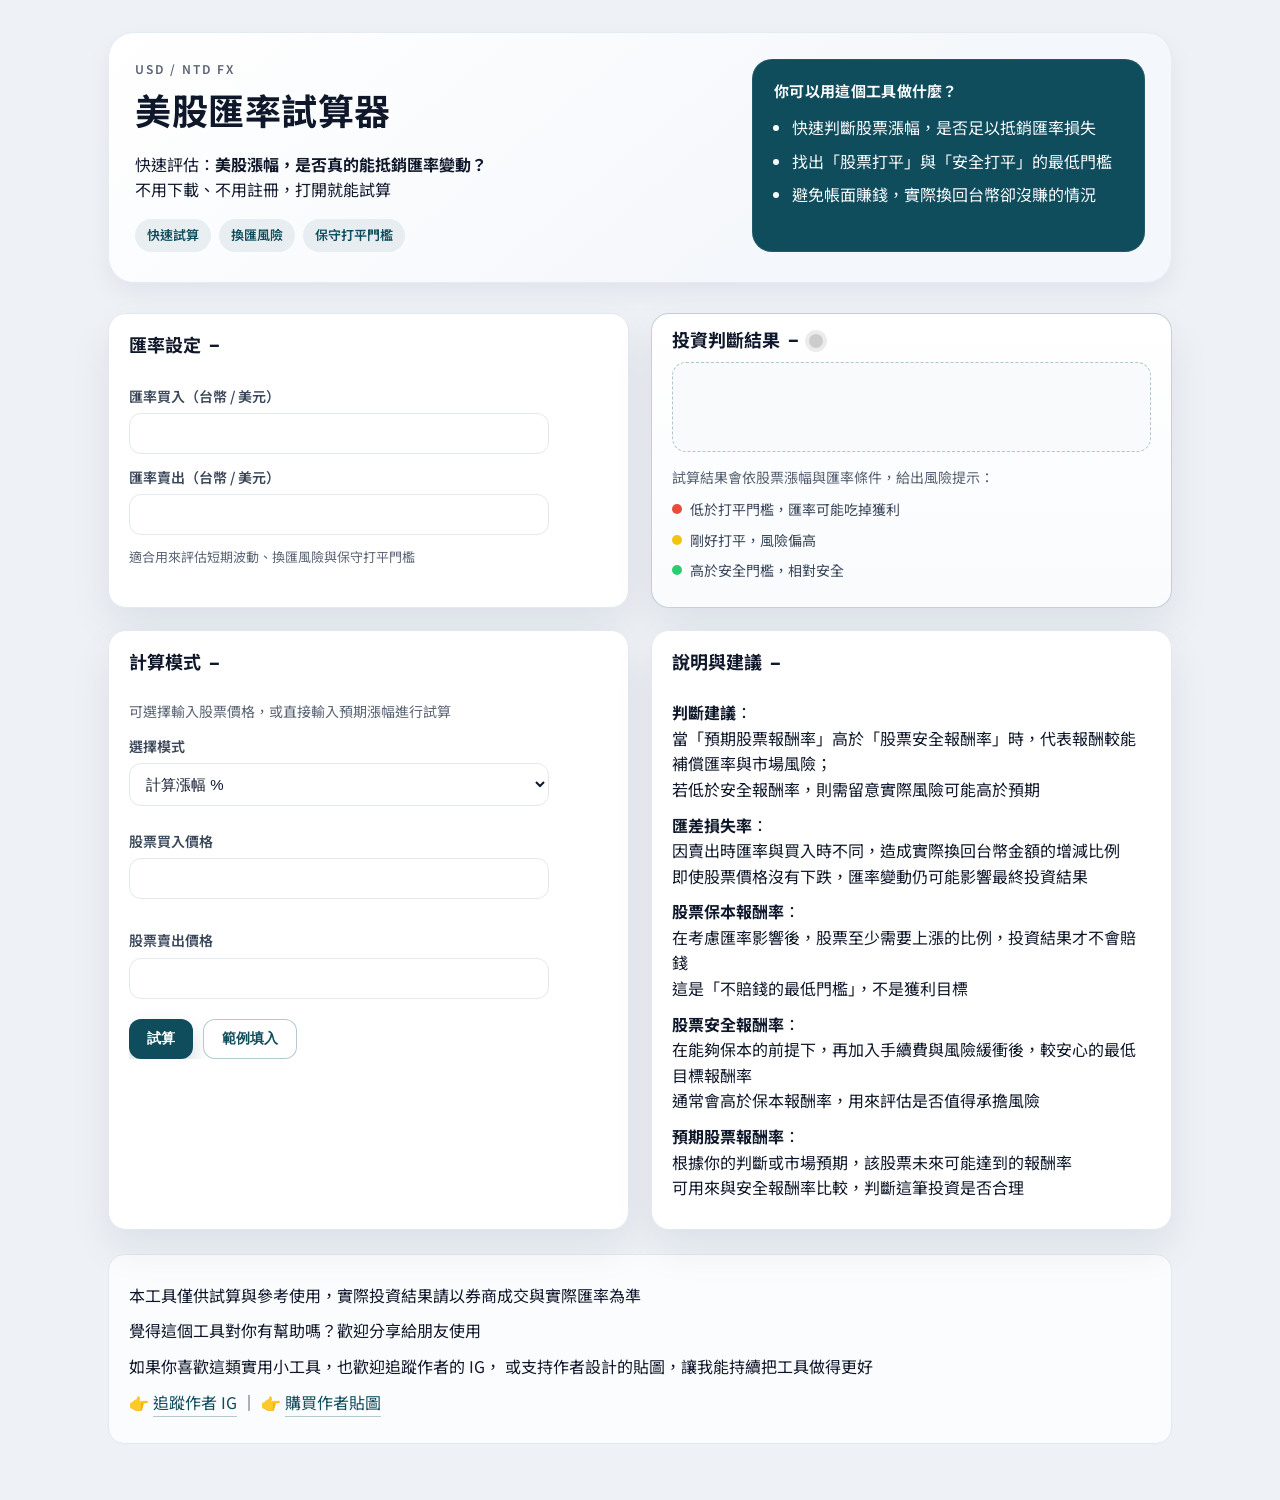
==== index.html @ fd21d998 "加上連結" ====
﻿<head>
    <meta charset="UTF-8" />
    <meta name="viewport" content="width=device-width, initial-scale=1.0">
    <title>美股匯率試算器｜快速評估匯率風險</title>
    <link rel="preconnect" href="https://fonts.googleapis.com">
    <link rel="preconnect" href="https://fonts.gstatic.com" crossorigin>
    <link
        href="https://fonts.googleapis.com/css2?family=Noto+Sans+TC:wght@400;500;700&family=Sora:wght@500;600;700&display=swap"
        rel="stylesheet">
    <link rel="stylesheet" href="./style.css" />
    <!--<link rel="icon" href="./favicon.ico">-->
</head>

<body>
    <div class="page">
        <header class="hero">
            <div class="hero-content">
                <div class="eyebrow">USD / NTD FX</div>
                <h1>美股匯率試算器</h1>
                <p class="lead">
                    快速評估：<strong>美股漲幅，是否真的能抵銷匯率變動？</strong><br />
                    不用下載、不用註冊，打開就能試算
                </p>
                <div class="hero-tags">
                    <span class="tag">快速試算</span>
                    <span class="tag">換匯風險</span>
                    <span class="tag">保守打平門檻</span>
                </div>
            </div>
            <div class="hero-panel">
                <div class="panel-title">你可以用這個工具做什麼？</div>
                <ul class="checklist">
                    <li>快速判斷股票漲幅，是否足以抵銷匯率損失</li>
                    <li>找出「股票打平」與「安全打平」的最低門檻</li>
                    <li>避免帳面賺錢，實際換回台幣卻沒賺的情況</li>
                </ul>
            </div>
        </header>

        <main class="content-grid">
            <div class="card card-rate">
                <h3 class="card-header" onclick="toggleCard(this)">匯率設定 <span class="collapse-icon">−</span></h3>
                <div class="card-content">
                    <div class="field">
                        <label for="buyRate">匯率買入（台幣 / 美元）</label>
                        <input id="buyRate" type="number" step="0.01" />
                    </div>
                    <div class="field">
                        <label for="sellRate">匯率賣出（台幣 / 美元）</label>
                        <input id="sellRate" type="number" step="0.01" />
                    </div>
                    <p class="hint">適合用來評估短期波動、換匯風險與保守打平門檻</p>
                </div>
            </div>

            <div class="card card-result highlight">
                <div class="flex-center">
                    <h3 class="title-inline card-header" onclick="toggleCard(this)">投資判斷結果 <span
                            class="collapse-icon">−</span></h3>
                    <div id="statusIcon"></div>
                </div>
                <div class="card-content">
                    <pre id="result"></pre>
                    <p class="muted-555">
                        試算結果會依股票漲幅與匯率條件，給出風險提示：
                    </p>

                    <ul class="status-list">
                        <li><span class="dot dot-red"></span>低於打平門檻，匯率可能吃掉獲利</li>
                        <li><span class="dot dot-yellow"></span>剛好打平，風險偏高</li>
                        <li><span class="dot dot-green"></span>高於安全門檻，相對安全</li>
                    </ul>
                </div>
            </div>

            <div class="card card-mode">
                <h3 class="card-header" onclick="toggleCard(this)">計算模式 <span class="collapse-icon">−</span></h3>
                <div class="card-content">
                    <p class="muted">
                        可選擇輸入股票價格，或直接輸入預期漲幅進行試算
                    </p>

                    <div class="field">
                        <label for="calcMode">選擇模式</label>
                        <select id="calcMode">
                            <option value="price">計算漲幅 %</option>
                            <option value="percent">計算賣出價格</option>
                        </select>
                    </div>

                    <div id="priceMode" class="field-group">
                        <div class="field">
                            <label for="stockBuy">股票買入價格</label>
                            <input id="stockBuy" type="number" step="0.01" />
                        </div>
                        <div class="field">
                            <label for="stockSell">股票賣出價格</label>
                            <input id="stockSell" type="number" step="0.01" />
                        </div>
                    </div>

                    <div id="percentMode" class="field-group hidden">
                        <div class="field">
                            <label for="stockBuyPercent">股票買入價格</label>
                            <input id="stockBuyPercent" type="number" step="0.01" />
                        </div>
                        <div class="field">
                            <label for="stockPercent">預期股票漲幅（%）</label>
                            <input id="stockPercent" type="number" step="0.01" />
                        </div>
                    </div>
                    <div class="btn-row">
                        <button id="calcBtn" type="button">試算</button>
                        <button id="demoBtn" type="button">範例填入</button>
                    </div>
                </div>
            </div>

            <div class="card card-guide">
                <h3 class="card-header" onclick="toggleCard(this)">說明與建議 <span class="collapse-icon">−</span></h3>
                <div class="card-content">
                    <p>
                        <strong>判斷建議</strong>：<br />
                        當「預期股票報酬率」高於「股票安全報酬率」時，代表報酬較能補償匯率與市場風險；<br />
                        若低於安全報酬率，則需留意實際風險可能高於預期
                    </p>

                    <p>
                        <strong>匯差損失率</strong>：<br />
                        因賣出時匯率與買入時不同，造成實際換回台幣金額的增減比例<br />
                        即使股票價格沒有下跌，匯率變動仍可能影響最終投資結果
                    </p>

                    <p>
                        <strong>股票保本報酬率</strong>：<br />
                        在考慮匯率影響後，股票至少需要上漲的比例，投資結果才不會賠錢<br />
                        這是「不賠錢的最低門檻」，不是獲利目標
                    </p>

                    <p>
                        <strong>股票安全報酬率</strong>：<br />
                        在能夠保本的前提下，再加入手續費與風險緩衝後，較安心的最低目標報酬率<br />
                        通常會高於保本報酬率，用來評估是否值得承擔風險
                    </p>

                    <p>
                        <strong>預期股票報酬率</strong>：<br />
                        根據你的判斷或市場預期，該股票未來可能達到的報酬率<br />
                        可用來與安全報酬率比較，判斷這筆投資是否合理
                    </p>
                </div>
            </div>
        </main>

        <footer class="footer">
            <p>
                本工具僅供試算與參考使用，實際投資結果請以券商成交與實際匯率為準
            </p>
            <p>
                覺得這個工具對你有幫助嗎？歡迎分享給朋友使用
            </p>
            <p>
                如果你喜歡這類實用小工具，也歡迎追蹤作者的 IG，
                或支持作者設計的貼圖，讓我能持續把工具做得更好
            </p>
            <p>
                👉 <a href="https://www.instagram.com/freelifeofoctopus?igsh=cWptYXM2am94bjlo" 
                    target="_blank">追蹤作者 IG</a> ｜ 
                👉 <a href="https://line.me/S/shop/sticker/author/5177699/new?lang=zh-Hant&utm_source=gnsh_staut"
                    target="_blank">購買作者貼圖</a>
            </p>
        </footer>
    </div>

    <script src="./logic.js"></script>
    <script src="./main.js"></script>
    <script src="./ui.js"></script>
</body>
---- style.css ----
:root {
    --bg: #f1f3f6;
    --bg-accent: #e8eef5;
    --card: #ffffff;
    --text: #0f172a;
    --muted: #5b6474;
    --line: #e2e8f0;
    --primary: #0f4c5c;
    --primary-dark: #0a3944;
    --accent: #f77f00;
    --shadow: 0 18px 40px rgba(15, 23, 42, 0.08);
    --radius: 18px;
}

* {
    box-sizing: border-box;
}

html,
body {
    height: 100%;
}

body {
    margin: 0;
    color: var(--text);
    background: #eef2f7;
    font-family: "Noto Sans TC", "Microsoft JhengHei", sans-serif;
    line-height: 1.6;
}

.page {
    max-width: 1100px;
    margin: 0 auto;
    padding: 32px 18px 56px;
}

.hero {
    display: grid;
    grid-template-columns: minmax(0, 1.2fr) minmax(0, 0.8fr);
    gap: 28px;
    padding: 26px 26px 30px;
    background: linear-gradient(140deg, #ffffff 0%, #f4f7fb 70%);
    border-radius: 26px;
    border: 1px solid #e5ebf3;
    box-shadow: 0 10px 24px rgba(15, 23, 42, 0.06);
    position: relative;
    overflow: hidden;
}


.hero-content h1 {
    font-family: "Sora", "Noto Sans TC", sans-serif;
    font-size: 36px;
    margin: 6px 0 10px;
    letter-spacing: 0.5px;
}

.eyebrow {
    font-size: 12px;
    letter-spacing: 2px;
    text-transform: uppercase;
    color: var(--muted);
    font-weight: 600;
}

.lead {
    margin: 0 0 16px;
    font-size: 16px;
    color: var(--text);
}

.hero-tags {
    display: flex;
    flex-wrap: wrap;
    gap: 8px;
}

.tag {
    padding: 6px 12px;
    border-radius: 999px;
    background: rgba(15, 76, 92, 0.08);
    color: var(--primary);
    font-size: 13px;
    font-weight: 600;
}

.hero-panel {
    background: #0f4c5c;
    color: #f8fafc;
    border-radius: 20px;
    padding: 20px 22px;
    box-shadow: inset 0 0 0 1px rgba(255, 255, 255, 0.08);
}

.panel-title {
    font-size: 15px;
    font-weight: 700;
    margin-bottom: 12px;
    letter-spacing: 0.3px;
}

.checklist {
    margin: 0;
    padding-left: 18px;
}

.checklist li {
    margin: 8px 0;
    color: #f8fafc;
}

.content-grid {
    display: grid;
    grid-template-columns: minmax(0, 1fr) minmax(0, 1fr);
    grid-template-areas:
        "rate result"
        "mode guide";
    gap: 22px;
    margin-top: 30px;
    align-items: stretch;
}

.card-rate {
    grid-area: rate;
}

.card-result {
    grid-area: result;
}

.card-mode {
    grid-area: mode;
}

.card-guide {
    grid-area: guide;
}

.card {
    background: var(--card);
    border-radius: var(--radius);
    border: 1px solid var(--line);
    padding: 18px 20px;
    box-shadow: var(--shadow);
    animation: rise 0.5s ease both;
    height: 100%;
}

.card.highlight {
    border: 1px solid rgba(15, 76, 92, 0.25);
    background: linear-gradient(180deg, #ffffff 0%, #f9fbfd 100%);
}

@keyframes rise {
    from {
        transform: translateY(12px);
        opacity: 0;
    }
    to {
        transform: translateY(0);
        opacity: 1;
    }
}

.card-header {
    cursor: pointer;
    user-select: none;
    display: flex;
    align-items: center;
    gap: 8px;
    transition: opacity 0.2s ease;
}

.card-header:hover {
    opacity: 0.7;
}

.collapse-icon {
    display: inline-block;
    font-size: 18px;
    font-weight: bold;
    transition: transform 0.3s ease;
    line-height: 1;
}

.card.collapsed .collapse-icon {
    transform: rotate(-90deg);
}

.card-content {
    max-height: 1000px;
    overflow: hidden;
    transition: max-height 0.3s ease, opacity 0.3s ease;
    opacity: 1;
}

.card.collapsed .card-content {
    max-height: 0;
    opacity: 0;
}

h3 {
    margin: 0 0 12px;
    font-size: 18px;
    font-family: "Sora", "Noto Sans TC", sans-serif;
}

p {
    margin: 10px 0;
    color: var(--text);
}

.muted {
    color: var(--muted);
    font-size: 14px;
}

.muted-555 {
    color: #556070;
    font-size: 14px;
}

.hidden {
    display: none !important;
}

.flex-center {
    display: flex;
    align-items: center;
    gap: 10px;
}

.title-inline {
    margin: 0;
    line-height: 1;
    display: flex;
    align-items: center;
}

.field {
    display: grid;
    gap: 6px;
    margin: 12px 0;
}

.field label {
    font-weight: 600;
    font-size: 14px;
    color: #3a475a;
}

.field-group {
    margin-top: 12px;
    display: grid;
    gap: 6px;
}

input[type="number"],
select {
    width: min(420px, 100%);
    padding: 11px 12px;
    border: 1px solid var(--line);
    border-radius: 12px;
    background: #ffffff;
    color: var(--text);
    outline: none;
    font-size: 15px;
    box-shadow: inset 0 1px 0 rgba(255, 255, 255, 0.6);
}

input[type="number"]:focus,
select:focus {
    border-color: rgba(15, 76, 92, 0.6);
    box-shadow: 0 0 0 3px rgba(15, 76, 92, 0.12);
}

.hint {
    margin-top: 6px;
    font-size: 13px;
    color: var(--muted);
}

.btn-row {
    display: flex;
    gap: 10px;
    flex-wrap: wrap;
    margin-top: 8px;
}

button {
    height: 40px;
    padding: 0 18px;
    border: none;
    border-radius: 12px;
    background: var(--primary);
    color: #fff;
    cursor: pointer;
    font-weight: 700;
    font-size: 14px;
    display: flex;
    align-items: center;
    justify-content: center;
    white-space: nowrap;
    transition: transform 0.2s ease, box-shadow 0.2s ease, background 0.2s ease;
    box-shadow: 0 10px 20px rgba(15, 76, 92, 0.2);
}

button:hover {
    background: var(--primary-dark);
    transform: translateY(-1px);
}

button:active {
    transform: translateY(0);
}

#demoBtn {
    background: #ffffff;
    color: var(--primary);
    border: 1px solid rgba(15, 76, 92, 0.3);
    box-shadow: none;
}

#demoBtn:hover {
    background: rgba(15, 76, 92, 0.08);
}

#result {
    margin-top: 12px;
    padding: 14px 16px;
    border: 1px dashed rgba(15, 76, 92, 0.3);
    background: #f8fafc;
    border-radius: 14px;
    white-space: pre-wrap;
    word-break: break-word;
    min-height: 90px;
    font-family: "Sora", "Noto Sans TC", sans-serif;
    font-size: 14px;
}

#statusIcon {
    width: 14px;
    height: 14px;
    border-radius: 50%;
    background: #ccc;
    display: inline-block;
    box-shadow: 0 0 0 4px rgba(15, 23, 42, 0.08);
}

.status-list {
    list-style: none;
    padding: 0;
    margin: 8px 0 0;
    color: #3a475a;
}

.status-list li {
    display: flex;
    align-items: center;
    gap: 8px;
    margin: 8px 0;
    font-size: 14px;
}

.dot {
    width: 10px;
    height: 10px;
    border-radius: 999px;
    display: inline-block;
}

.dot-red {
    background: #e74c3c;
}

.dot-yellow {
    background: #f1c40f;
}

.dot-green {
    background: #2ecc71;
}

a {
    color: var(--primary);
    text-decoration: none;
    border-bottom: 1px solid rgba(15, 76, 92, 0.3);
    padding-bottom: 2px;
}

a:hover {
    opacity: 0.8;
}

.footer {
    margin-top: 24px;
    padding: 18px 20px;
    background: rgba(255, 255, 255, 0.8);
    border-radius: 16px;
    border: 1px solid var(--line);
}

@media (max-width: 960px) {
    .hero {
        grid-template-columns: 1fr;
    }
    .content-grid {
        grid-template-columns: 1fr;
        grid-template-areas:
            "rate"
            "mode"
            "result"
            "guide";
    }
}

@media (max-width: 600px) {
    .page {
        padding: 24px 14px 48px;
    }
    .hero {
        padding: 22px 18px;
    }
    .hero-content h1 {
        font-size: 28px;
    }
    button {
        width: 100%;
    }
    .btn-row {
        flex-direction: column;
    }
    input[type="number"],
    select {
        width: 100%;
    }
}
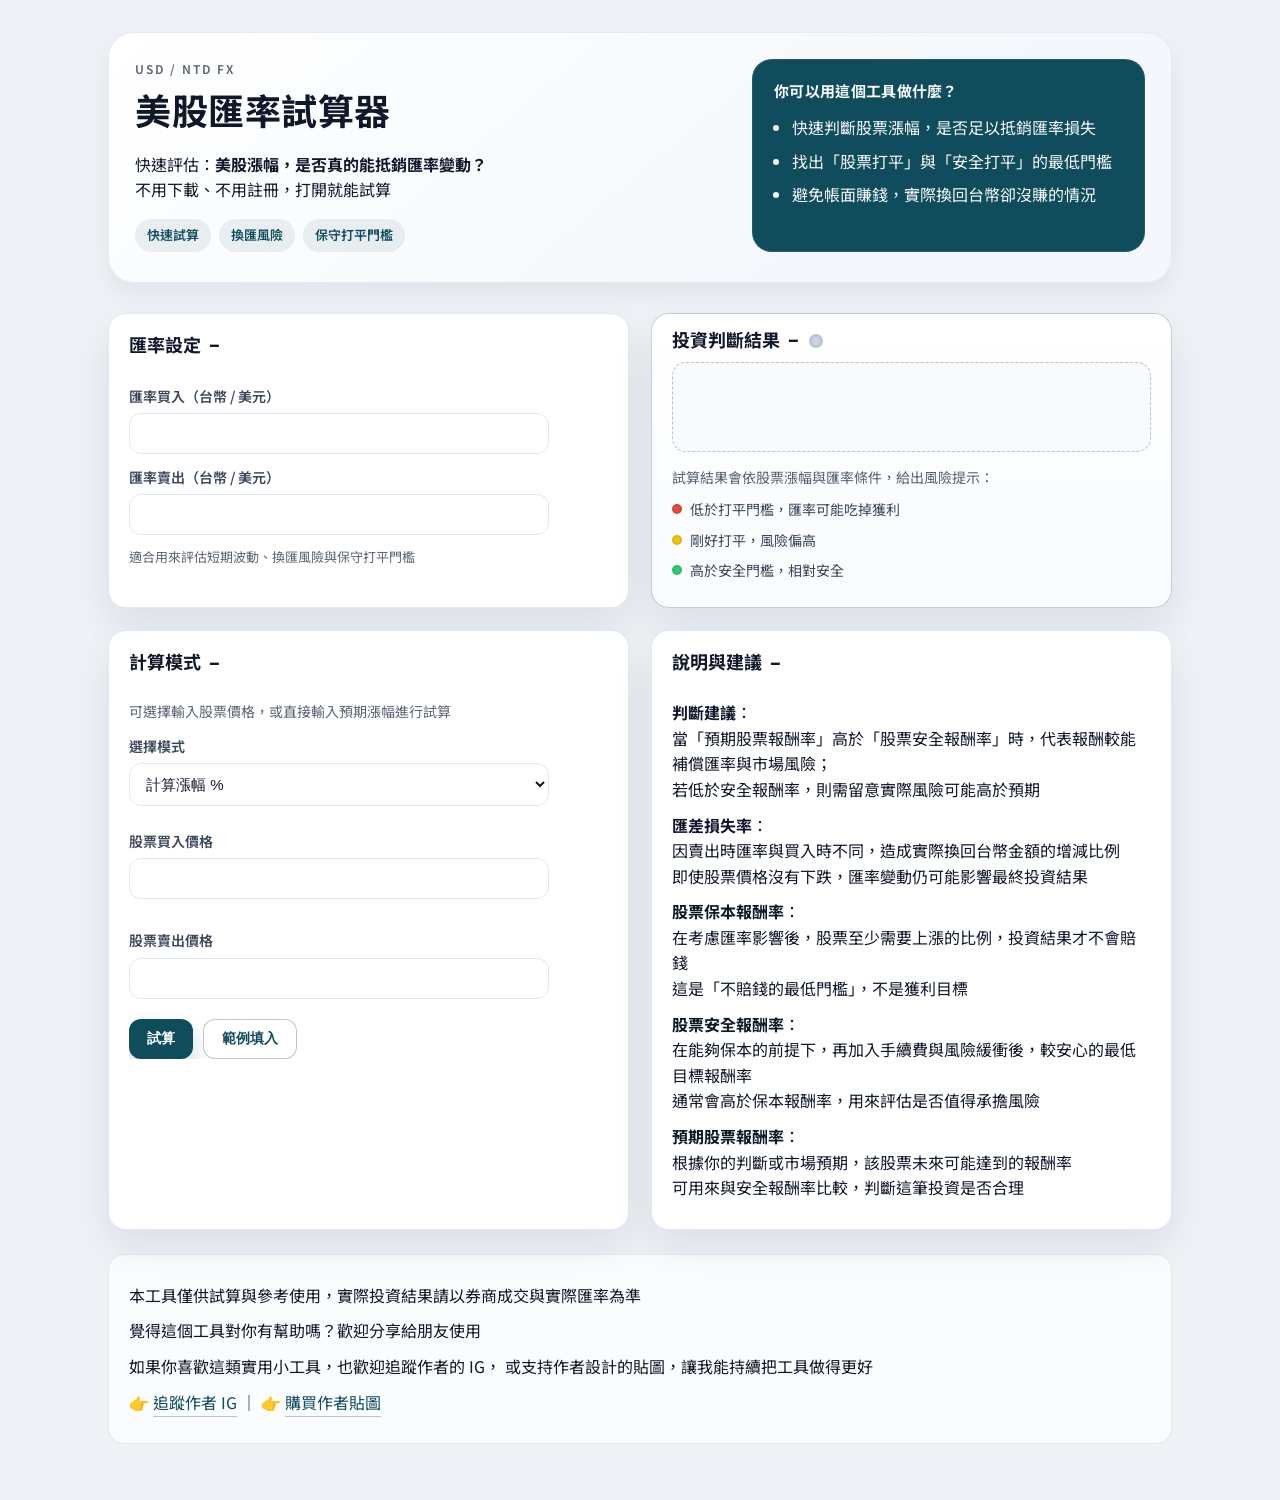
==== commit 99b36ca5: "調整燈號顯示" ====
--- a/index.html
+++ b/index.html
@@ -57,7 +57,7 @@
                 <div class="flex-center">
                     <h3 class="title-inline card-header" onclick="toggleCard(this)">投資判斷結果 <span
                             class="collapse-icon">−</span></h3>
-                    <div id="statusIcon"></div>
+                    <div id="statusIcon" class="status-dot status-dot--lg"></div>
                 </div>
                 <div class="card-content">
                     <pre id="result"></pre>
@@ -66,9 +66,9 @@
                     </p>
 
                     <ul class="status-list">
-                        <li><span class="dot dot-red"></span>低於打平門檻，匯率可能吃掉獲利</li>
-                        <li><span class="dot dot-yellow"></span>剛好打平，風險偏高</li>
-                        <li><span class="dot dot-green"></span>高於安全門檻，相對安全</li>
+                        <li><span class="status-dot status-dot--sm is-red"></span>低於打平門檻，匯率可能吃掉獲利</li>
+                        <li><span class="status-dot status-dot--sm is-yellow"></span>剛好打平，風險偏高</li>
+                        <li><span class="status-dot status-dot--sm is-green"></span>高於安全門檻，相對安全</li>
                     </ul>
                 </div>
             </div>
@@ -99,7 +99,7 @@
                         </div>
                     </div>
 
-                    <div id="percentMode" class="field-group hidden">
+                    <div id="percentMode" class="field-group">
                         <div class="field">
                             <label for="stockBuyPercent">股票買入價格</label>
                             <input id="stockBuyPercent" type="number" step="0.01" />
--- a/style.css
+++ b/style.css
@@ -10,6 +10,11 @@
     --accent: #f77f00;
     --shadow: 0 18px 40px rgba(15, 23, 42, 0.08);
     --radius: 18px;
+    --status-red: #e74c3c;
+    --status-yellow: #f1c40f;
+    --status-green: #2ecc71;
+    --status-neutral: #cbd5e1;
+    --status-ring: rgba(15, 23, 42, 0.08);
 }
 
 * {
@@ -339,15 +344,6 @@
     font-size: 14px;
 }
 
-#statusIcon {
-    width: 14px;
-    height: 14px;
-    border-radius: 50%;
-    background: #ccc;
-    display: inline-block;
-    box-shadow: 0 0 0 4px rgba(15, 23, 42, 0.08);
-}
-
 .status-list {
     list-style: none;
     padding: 0;
@@ -363,23 +359,38 @@
     font-size: 14px;
 }
 
-.dot {
+.status-dot {
+    width: 12px;
+    height: 12px;
+    border-radius: 999px;
+    display: inline-block;
+    background: var(--status-neutral);
+    box-sizing: border-box;
+    border: 2px solid var(--status-ring);
+}
+
+.status-dot--lg {
+    width: 14px;
+    height: 14px;
+    border-width: 3px;
+}
+
+.status-dot--sm {
     width: 10px;
     height: 10px;
-    border-radius: 999px;
-    display: inline-block;
-}
-
-.dot-red {
-    background: #e74c3c;
-}
-
-.dot-yellow {
-    background: #f1c40f;
-}
-
-.dot-green {
-    background: #2ecc71;
+    border-width: 2px;
+}
+
+.status-dot.is-red {
+    background: var(--status-red);
+}
+
+.status-dot.is-yellow {
+    background: var(--status-yellow);
+}
+
+.status-dot.is-green {
+    background: var(--status-green);
 }
 
 a {
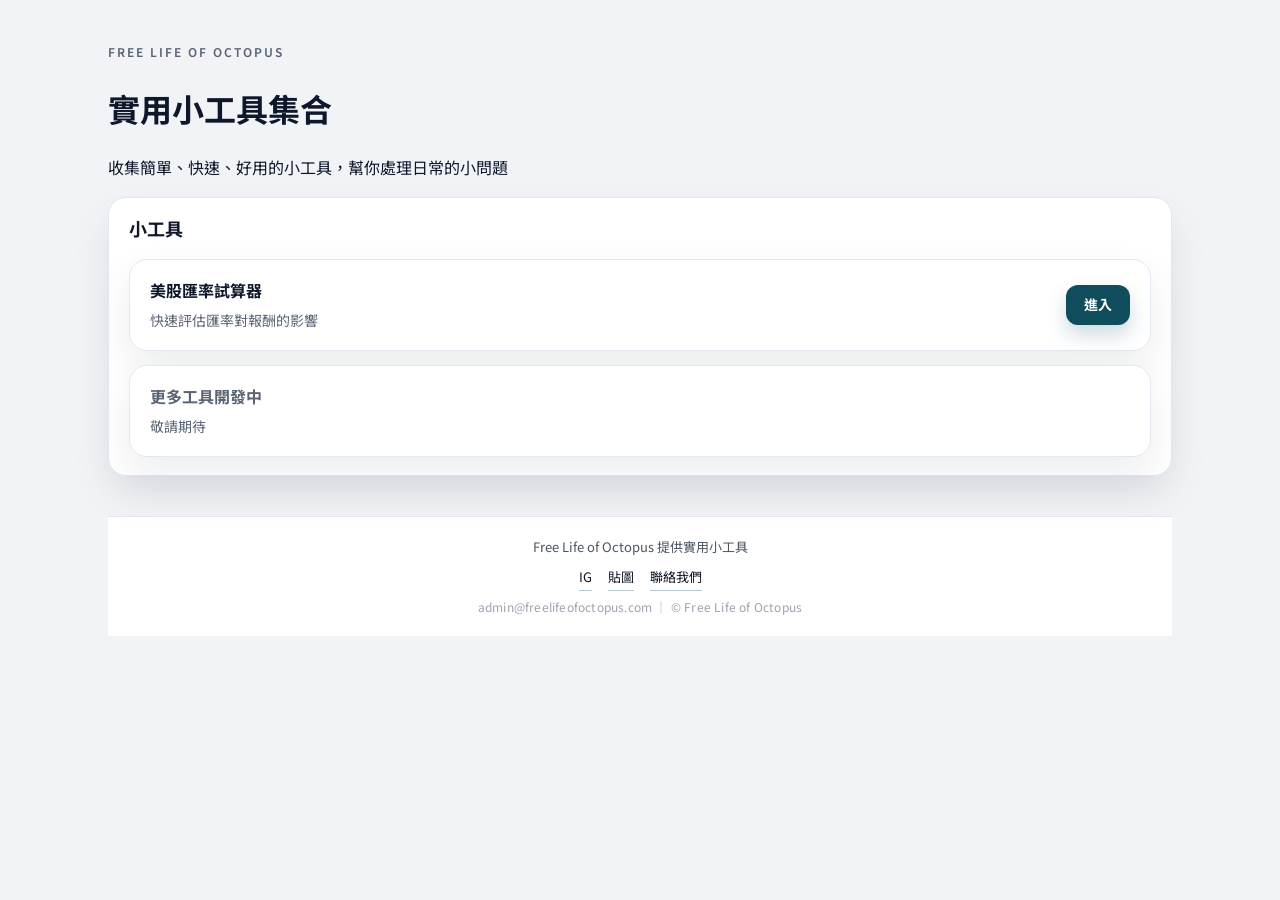
==== commit db5d6ae3: "UI 微調" ====
--- a/index.html
+++ b/index.html
@@ -1,178 +1,103 @@
-﻿<head>
-    <meta charset="UTF-8" />
-    <meta name="viewport" content="width=device-width, initial-scale=1.0">
-    <title>美股匯率試算器｜快速評估匯率風險</title>
-    <link rel="preconnect" href="https://fonts.googleapis.com">
-    <link rel="preconnect" href="https://fonts.gstatic.com" crossorigin>
-    <link
-        href="https://fonts.googleapis.com/css2?family=Noto+Sans+TC:wght@400;500;700&family=Sora:wght@500;600;700&display=swap"
-        rel="stylesheet">
-    <link rel="stylesheet" href="./style.css" />
-    <!--<link rel="icon" href="./favicon.ico">-->
+<!DOCTYPE html>
+<html lang="zh-Hant">
+
+<head>
+  <meta charset="UTF-8" />
+  <meta name="viewport" content="width=device-width, initial-scale=1.0">
+
+  <title>freelifeofoctopus｜實用小工具集合</title>
+  <meta name="description" content="freelifeofoctopus 提供簡單實用的小工具，幫你快速解決日常問題，包含美股匯率試算器等工具。">
+  <meta name="keywords" content="freelifeofoctopus, 小工具, 線上工具, 美股匯率試算器, 匯率試算, 實用工具">
+  <meta name="author" content="Free Life of Octopus">
+  <meta name="robots" content="index, follow">
+
+  <link rel="canonical" href="https://freelifeofoctopus.com/">
+
+  <meta property="og:type" content="website">
+  <meta property="og:title" content="freelifeofoctopus｜實用小工具集合">
+  <meta property="og:description" content="收集各種簡單實用的小工具，幫助你快速完成查詢、試算與判斷。">
+  <meta property="og:url" content="https://freelifeofoctopus.com/">
+  <meta property="og:site_name" content="Free Life of Octopus">
+  <meta property="og:locale" content="zh_TW">
+  <meta property="og:image" content="https://freelifeofoctopus.com/usdstocktool/og-image.png">
+
+  <meta name="twitter:card" content="summary_large_image">
+  <meta name="twitter:title" content="freelifeofoctopus｜實用小工具集合">
+  <meta name="twitter:description" content="收集各種簡單實用的小工具，包含美股匯率試算器等。">
+  <meta name="twitter:image" content="https://freelifeofoctopus.com/usdstocktool/og-image.png">
+
+  <link rel="preconnect" href="https://fonts.googleapis.com">
+  <link rel="preconnect" href="https://fonts.gstatic.com" crossorigin>
+  <link
+    href="https://fonts.googleapis.com/css2?family=Noto+Sans+TC:wght@400;500;700&family=Sora:wght@500;600;700&display=swap"
+    rel="stylesheet">
+
+  <link rel="stylesheet" href="./assets/css/common.css" />
+  <link rel="icon" href="./favicon.ico">
 </head>
 
 <body>
-    <div class="page">
-        <header class="hero">
-            <div class="hero-content">
-                <div class="eyebrow">USD / NTD FX</div>
-                <h1>美股匯率試算器</h1>
-                <p class="lead">
-                    快速評估：<strong>美股漲幅，是否真的能抵銷匯率變動？</strong><br />
-                    不用下載、不用註冊，打開就能試算
-                </p>
-                <div class="hero-tags">
-                    <span class="tag">快速試算</span>
-                    <span class="tag">換匯風險</span>
-                    <span class="tag">保守打平門檻</span>
-                </div>
+  <div class="page">
+    <header class="site-header">
+      <div>
+        <p class="eyebrow">FREE LIFE OF OCTOPUS</p>
+        <h1>實用小工具集合</h1>
+        <p class="lead">收集簡單、快速、好用的小工具，幫你處理日常的小問題</p>
+      </div>
+    </header>
+
+    <main>
+      <section class="card home-section">
+        <h3>小工具</h3>
+
+        <div class="tool-list">
+          <div class="card tool-card">
+            <div class="tool-card__body">
+              <div class="tool-card__title">美股匯率試算器</div>
+              <p class="muted tool-card__desc tool-card__desc--tight">
+                快速評估匯率對報酬的影響
+              </p>
             </div>
-            <div class="hero-panel">
-                <div class="panel-title">你可以用這個工具做什麼？</div>
-                <ul class="checklist">
-                    <li>快速判斷股票漲幅，是否足以抵銷匯率損失</li>
-                    <li>找出「股票打平」與「安全打平」的最低門檻</li>
-                    <li>避免帳面賺錢，實際換回台幣卻沒賺的情況</li>
-                </ul>
+            <a class="button" href="usdstocktool/index.html">進入</a>
+          </div>
+
+          <div class="card tool-card tool-card--disabled">
+            <div class="tool-card__body">
+              <div class="tool-card__title">更多工具開發中</div>
+              <p class="muted tool-card__desc tool-card__desc--tight">
+                敬請期待
+              </p>
             </div>
-        </header>
+          </div>
+        </div>
+      </section>
 
-        <main class="content-grid">
-            <div class="card card-rate">
-                <h3 class="card-header" onclick="toggleCard(this)">匯率設定 <span class="collapse-icon">−</span></h3>
-                <div class="card-content">
-                    <div class="field">
-                        <label for="buyRate">匯率買入（台幣 / 美元）</label>
-                        <input id="buyRate" type="number" step="0.01" />
-                    </div>
-                    <div class="field">
-                        <label for="sellRate">匯率賣出（台幣 / 美元）</label>
-                        <input id="sellRate" type="number" step="0.01" />
-                    </div>
-                    <p class="hint">適合用來評估短期波動、換匯風險與保守打平門檻</p>
-                </div>
-            </div>
+    </main>
 
-            <div class="card card-result highlight">
-                <div class="flex-center">
-                    <h3 class="title-inline card-header" onclick="toggleCard(this)">投資判斷結果 <span
-                            class="collapse-icon">−</span></h3>
-                    <div id="statusIcon" class="status-dot status-dot--lg"></div>
-                </div>
-                <div class="card-content">
-                    <pre id="result"></pre>
-                    <p class="muted-555">
-                        試算結果會依股票漲幅與匯率條件，給出風險提示：
-                    </p>
+    <footer class="site-footer">
+      <div class="footer-inner">
 
-                    <ul class="status-list">
-                        <li><span class="status-dot status-dot--sm is-red"></span>低於打平門檻，匯率可能吃掉獲利</li>
-                        <li><span class="status-dot status-dot--sm is-yellow"></span>剛好打平，風險偏高</li>
-                        <li><span class="status-dot status-dot--sm is-green"></span>高於安全門檻，相對安全</li>
-                    </ul>
-                </div>
-            </div>
+        <p class="footer-text">
+          Free Life of Octopus 提供實用小工具
+        </p>
 
-            <div class="card card-mode">
-                <h3 class="card-header" onclick="toggleCard(this)">計算模式 <span class="collapse-icon">−</span></h3>
-                <div class="card-content">
-                    <p class="muted">
-                        可選擇輸入股票價格，或直接輸入預期漲幅進行試算
-                    </p>
+        <nav class="footer-links" aria-label="Footer">
+          <a href="https://www.instagram.com/freelifeofoctopus?igsh=cWptYXM2am94bjlo" target="_blank"
+            rel="noopener noreferrer">IG</a>
+          <a href="https://line.me/S/shop/sticker/author/5177699/new?lang=zh-Hant&utm_source=gnsh_staut" target="_blank"
+            rel="noopener noreferrer">貼圖</a>
+          <a href="https://mail.google.com/mail/?view=cm&to=admin@freelifeofoctopus.com&su=網站回饋" target="_blank"
+            rel="noopener noreferrer">聯絡我們</a>
+        </nav>
 
-                    <div class="field">
-                        <label for="calcMode">選擇模式</label>
-                        <select id="calcMode">
-                            <option value="price">計算漲幅 %</option>
-                            <option value="percent">計算賣出價格</option>
-                        </select>
-                    </div>
+        <p class="footer-meta">
+          admin@freelifeofoctopus.com ｜ © Free Life of Octopus
+        </p>
 
-                    <div id="priceMode" class="field-group">
-                        <div class="field">
-                            <label for="stockBuy">股票買入價格</label>
-                            <input id="stockBuy" type="number" step="0.01" />
-                        </div>
-                        <div class="field">
-                            <label for="stockSell">股票賣出價格</label>
-                            <input id="stockSell" type="number" step="0.01" />
-                        </div>
-                    </div>
+      </div>
+    </footer>
 
-                    <div id="percentMode" class="field-group">
-                        <div class="field">
-                            <label for="stockBuyPercent">股票買入價格</label>
-                            <input id="stockBuyPercent" type="number" step="0.01" />
-                        </div>
-                        <div class="field">
-                            <label for="stockPercent">預期股票漲幅（%）</label>
-                            <input id="stockPercent" type="number" step="0.01" />
-                        </div>
-                    </div>
-                    <div class="btn-row">
-                        <button id="calcBtn" type="button">試算</button>
-                        <button id="demoBtn" type="button">範例填入</button>
-                    </div>
-                </div>
-            </div>
+  </div>
+</body>
 
-            <div class="card card-guide">
-                <h3 class="card-header" onclick="toggleCard(this)">說明與建議 <span class="collapse-icon">−</span></h3>
-                <div class="card-content">
-                    <p>
-                        <strong>判斷建議</strong>：<br />
-                        當「預期股票報酬率」高於「股票安全報酬率」時，代表報酬較能補償匯率與市場風險；<br />
-                        若低於安全報酬率，則需留意實際風險可能高於預期
-                    </p>
-
-                    <p>
-                        <strong>匯差損失率</strong>：<br />
-                        因賣出時匯率與買入時不同，造成實際換回台幣金額的增減比例<br />
-                        即使股票價格沒有下跌，匯率變動仍可能影響最終投資結果
-                    </p>
-
-                    <p>
-                        <strong>股票保本報酬率</strong>：<br />
-                        在考慮匯率影響後，股票至少需要上漲的比例，投資結果才不會賠錢<br />
-                        這是「不賠錢的最低門檻」，不是獲利目標
-                    </p>
-
-                    <p>
-                        <strong>股票安全報酬率</strong>：<br />
-                        在能夠保本的前提下，再加入手續費與風險緩衝後，較安心的最低目標報酬率<br />
-                        通常會高於保本報酬率，用來評估是否值得承擔風險
-                    </p>
-
-                    <p>
-                        <strong>預期股票報酬率</strong>：<br />
-                        根據你的判斷或市場預期，該股票未來可能達到的報酬率<br />
-                        可用來與安全報酬率比較，判斷這筆投資是否合理
-                    </p>
-                </div>
-            </div>
-        </main>
-
-        <footer class="footer">
-            <p>
-                本工具僅供試算與參考使用，實際投資結果請以券商成交與實際匯率為準
-            </p>
-            <p>
-                覺得這個工具對你有幫助嗎？歡迎分享給朋友使用
-            </p>
-            <p>
-                如果你喜歡這類實用小工具，也歡迎追蹤作者的 IG，
-                或支持作者設計的貼圖，讓我能持續把工具做得更好
-            </p>
-            <p>
-                👉 <a href="https://www.instagram.com/freelifeofoctopus?igsh=cWptYXM2am94bjlo" 
-                    target="_blank">追蹤作者 IG</a> ｜ 
-                👉 <a href="https://line.me/S/shop/sticker/author/5177699/new?lang=zh-Hant&utm_source=gnsh_staut"
-                    target="_blank">購買作者貼圖</a>
-            </p>
-        </footer>
-    </div>
-
-    <script src="./logic.js"></script>
-    <script src="./main.js"></script>
-    <script src="./ui.js"></script>
-</body>
+</html>
--- a/assets/css/common.css
+++ b/assets/css/common.css
@@ -0,0 +1,598 @@
+/* =========================================================
+   Design Tokens
+========================================================= */
+:root {
+    --bg: #f1f3f6;
+    --bg-accent: #e8eef5;
+    --card: #ffffff;
+    --text: #0f172a;
+    --muted: #5b6474;
+    --line: #e2e8f0;
+    --primary: #0f4c5c;
+    --primary-dark: #0a3944;
+    --accent: #f77f00;
+    --shadow: 0 18px 40px rgba(15, 23, 42, 0.08);
+    --radius: 18px;
+
+    --status-red: #e74c3c;
+    --status-yellow: #f1c40f;
+    --status-green: #2ecc71;
+    --status-neutral: #cbd5e1;
+    --status-ring: rgba(15, 23, 42, 0.08);
+}
+
+/* =========================================================
+   Reset / Base
+========================================================= */
+* {
+    box-sizing: border-box;
+}
+
+html,
+body {
+    height: 100%;
+}
+
+body {
+    margin: 0;
+    color: var(--text);
+    background: var(--bg);
+    font-family: "Noto Sans TC", "Microsoft JhengHei", sans-serif;
+    line-height: 1.6;
+}
+
+/* =========================================================
+   Typography
+========================================================= */
+h3 {
+    margin: 0 0 12px;
+    font-size: 18px;
+    font-family: "Sora", "Noto Sans TC", sans-serif;
+}
+
+p {
+    margin: 10px 0;
+    color: var(--text);
+}
+
+a {
+    color: var(--primary);
+    text-decoration: none;
+    border-bottom: 1px solid rgba(15, 76, 92, 0.3);
+    padding-bottom: 2px;
+}
+
+a:hover {
+    text-decoration: underline;
+}
+
+.eyebrow {
+    font-size: 12px;
+    letter-spacing: 2px;
+    text-transform: uppercase;
+    color: var(--muted);
+    font-weight: 600;
+}
+
+.lead {
+    margin: 0 0 16px;
+    font-size: 16px;
+    color: var(--text);
+}
+
+.muted {
+    color: var(--muted);
+    font-size: 14px;
+}
+
+.muted-555 {
+    color: #556070;
+    font-size: 14px;
+}
+
+/* =========================================================
+   Utilities
+========================================================= */
+.hidden {
+    display: none !important;
+}
+
+.flex-center {
+    display: flex;
+    align-items: center;
+    gap: 10px;
+}
+
+.title-inline {
+    margin: 0;
+    line-height: 1;
+    display: flex;
+    align-items: center;
+}
+
+/* =========================================================
+   Layout
+========================================================= */
+.page {
+    max-width: 1100px;
+    margin: 0 auto;
+    padding: 32px 18px 56px;
+}
+
+.hero {
+    display: grid;
+    grid-template-columns: minmax(0, 1.2fr) minmax(0, 0.8fr);
+    gap: 28px;
+    padding: 26px 26px 30px;
+    background: linear-gradient(140deg, #ffffff 0%, #f4f7fb 70%);
+    border-radius: 26px;
+    border: 1px solid #e5ebf3;
+    box-shadow: 0 10px 24px rgba(15, 23, 42, 0.06);
+    position: relative;
+    overflow: hidden;
+}
+
+.hero-content h1 {
+    font-family: "Sora", "Noto Sans TC", sans-serif;
+    font-size: 36px;
+    margin: 6px 0 10px;
+    letter-spacing: 0.5px;
+}
+
+.hero-tags {
+    display: flex;
+    flex-wrap: wrap;
+    gap: 8px;
+}
+
+.content-grid {
+    display: grid;
+    grid-template-columns: minmax(0, 1fr) minmax(0, 1fr);
+    grid-template-areas:
+        "rate result"
+        "mode guide";
+    gap: 22px;
+    margin-top: 30px;
+    align-items: stretch;
+}
+
+.card-rate {
+    grid-area: rate;
+}
+
+.card-result {
+    grid-area: result;
+}
+
+.card-mode {
+    grid-area: mode;
+}
+
+.card-guide {
+    grid-area: guide;
+}
+
+/* =========================================================
+   Components - Card / Panel / Tag
+========================================================= */
+.card {
+    background: var(--card);
+    border-radius: var(--radius);
+    border: 1px solid var(--line);
+    padding: 18px 20px;
+    box-shadow: var(--shadow);
+    animation: rise 0.5s ease both;
+    height: 100%;
+}
+
+.card.highlight {
+    border: 1px solid rgba(15, 76, 92, 0.25);
+    background: linear-gradient(180deg, #ffffff 0%, #f9fbfd 100%);
+}
+
+.card-header {
+    cursor: pointer;
+    user-select: none;
+    display: flex;
+    align-items: center;
+    gap: 8px;
+    transition: opacity 0.2s ease;
+}
+
+.card-header:hover {
+    opacity: 0.7;
+}
+
+.card-content {
+    max-height: 1000px;
+    overflow: hidden;
+    transition: max-height 0.3s ease, opacity 0.3s ease;
+    opacity: 1;
+}
+
+.card.collapsed .card-content {
+    max-height: 0;
+    opacity: 0;
+}
+
+.collapse-icon {
+    display: inline-block;
+    font-size: 18px;
+    font-weight: bold;
+    transition: transform 0.3s ease;
+    line-height: 1;
+}
+
+.card.collapsed .collapse-icon {
+    transform: rotate(-90deg);
+}
+
+.hero-panel {
+    background: #0f4c5c;
+    color: #f8fafc;
+    border-radius: 20px;
+    padding: 20px 22px;
+    box-shadow: inset 0 0 0 1px rgba(255, 255, 255, 0.08);
+}
+
+.panel-title {
+    font-size: 15px;
+    font-weight: 700;
+    margin-bottom: 12px;
+    letter-spacing: 0.3px;
+}
+
+.tag {
+    padding: 6px 12px;
+    border-radius: 999px;
+    background: rgba(15, 76, 92, 0.08);
+    color: var(--primary);
+    font-size: 13px;
+    font-weight: 600;
+}
+
+.checklist {
+    margin: 0;
+    padding-left: 18px;
+}
+
+.checklist li {
+    margin: 8px 0;
+    color: #f8fafc;
+}
+
+/* =========================================================
+   Components - Form
+========================================================= */
+.field {
+    display: grid;
+    gap: 6px;
+    margin: 12px 0;
+}
+
+.field label {
+    font-weight: 600;
+    font-size: 14px;
+    color: #3a475a;
+}
+
+.field-group {
+    margin-top: 12px;
+    display: grid;
+    gap: 6px;
+}
+
+input[type="number"],
+select {
+    width: min(420px, 100%);
+    padding: 11px 12px;
+    border: 1px solid var(--line);
+    border-radius: 12px;
+    background: #ffffff;
+    color: var(--text);
+    outline: none;
+    font-size: 15px;
+    box-shadow: inset 0 1px 0 rgba(255, 255, 255, 0.6);
+}
+
+input[type="number"]:focus,
+select:focus {
+    border-color: rgba(15, 76, 92, 0.6);
+    box-shadow: 0 0 0 3px rgba(15, 76, 92, 0.12);
+}
+
+.hint {
+    margin-top: 6px;
+    font-size: 13px;
+    color: var(--muted);
+}
+
+/* =========================================================
+   Components - Button
+========================================================= */
+.btn-row {
+    display: flex;
+    gap: 10px;
+    flex-wrap: wrap;
+    margin-top: 8px;
+}
+
+button,
+.button {
+    height: 40px;
+    padding: 0 18px;
+    border: none;
+    border-radius: 12px;
+    background: var(--primary);
+    color: #fff;
+    cursor: pointer;
+    font-weight: 700;
+    font-size: 14px;
+    display: inline-flex;
+    align-items: center;
+    justify-content: center;
+    white-space: nowrap;
+    transition: transform 0.2s ease, box-shadow 0.2s ease, background 0.2s ease;
+    box-shadow: 0 10px 20px rgba(15, 76, 92, 0.2);
+    text-decoration: none;
+    border-bottom: none;
+}
+
+button:hover,
+.button:hover {
+    background: var(--primary-dark);
+    transform: translateY(-1px);
+    text-decoration: none;
+}
+
+button:active,
+.button:active {
+    transform: translateY(0);
+}
+
+#demoBtn {
+    background: #ffffff;
+    color: var(--primary);
+    border: 1px solid rgba(15, 76, 92, 0.3);
+    box-shadow: none;
+}
+
+#demoBtn:hover {
+    background: rgba(15, 76, 92, 0.08);
+}
+
+/* =========================================================
+   Components - Result / Status
+========================================================= */
+#result {
+    margin-top: 12px;
+    padding: 14px 16px;
+    border: 1px dashed rgba(15, 76, 92, 0.3);
+    background: #f8fafc;
+    border-radius: 14px;
+    white-space: pre-wrap;
+    word-break: break-word;
+    min-height: 90px;
+    font-family: "Sora", "Noto Sans TC", sans-serif;
+    font-size: 14px;
+}
+
+.status-list {
+    list-style: none;
+    padding: 0;
+    margin: 8px 0 0;
+    color: #3a475a;
+}
+
+.status-list li {
+    display: flex;
+    align-items: center;
+    gap: 8px;
+    margin: 8px 0;
+    font-size: 14px;
+}
+
+.status-dot {
+    width: 12px;
+    height: 12px;
+    border-radius: 999px;
+    display: inline-block;
+    background: var(--status-neutral);
+    box-sizing: border-box;
+    border: 2px solid var(--status-ring);
+}
+
+.status-dot--lg {
+    width: 14px;
+    height: 14px;
+    border-width: 3px;
+}
+
+.status-dot--sm {
+    width: 10px;
+    height: 10px;
+    border-width: 2px;
+}
+
+.status-dot.is-red {
+    background: var(--status-red);
+}
+
+.status-dot.is-yellow {
+    background: var(--status-yellow);
+}
+
+.status-dot.is-green {
+    background: var(--status-green);
+}
+
+/* =========================================================
+   Components - Footer
+========================================================= */
+.site-footer {
+    margin-top: 40px;
+    padding: 20px 16px;
+    border-top: 1px solid #e5e7eb;
+    background: #fff;
+}
+
+.footer-inner {
+    max-width: 900px;
+    margin: 0 auto;
+    text-align: center;
+}
+
+.footer-text {
+    margin: 0 0 10px;
+    color: #4b5563;
+    font-size: 13px;
+    line-height: 1.6;
+}
+
+.footer-links {
+    display: flex;
+    justify-content: center;
+    flex-wrap: wrap;
+    gap: 8px 16px;
+    margin-bottom: 6px;
+}
+
+.footer-links a {
+    color: #111827;
+    text-decoration: none;
+    font-size: 13px;
+    transition: opacity 0.2s ease;
+}
+
+.footer-links a:hover {
+    opacity: 0.7;
+    text-decoration: underline;
+}
+.footer-meta {
+    margin: 0;
+    font-size: 12px;
+    color: #9ca3af;
+    letter-spacing: 0.2px;
+}
+
+/* =========================================================
+   Feature - Tool Card
+========================================================= */
+.tool-card {
+    display: flex;
+    justify-content: space-between;
+    align-items: center;
+    gap: 16px;
+}
+
+.tool-card__title {
+    font-weight: 700;
+    font-size: 16px;
+}
+
+.tool-card__desc {
+    margin-top: 6px;
+}
+
+.tool-card--disabled {
+    opacity: 0.6;
+}
+
+.tool-card--disabled .tool-card__title {
+    color: var(--muted);
+}
+
+.tool-card--disabled:hover {
+    transform: none;
+    cursor: default;
+}
+
+/* =========================================================
+   Feature - Home
+========================================================= */
+.home-section + .home-section {
+    margin-top: 22px;
+}
+
+.tool-list {
+    display: grid;
+    gap: 14px;
+    margin-top: 14px;
+}
+
+.tool-card__body {
+    flex: 1;
+}
+
+.tool-card__desc--tight {
+    margin: 6px 0 0;
+}
+
+/* =========================================================
+   Animation
+========================================================= */
+@keyframes rise {
+    from {
+        transform: translateY(12px);
+        opacity: 0;
+    }
+    to {
+        transform: translateY(0);
+        opacity: 1;
+    }
+}
+
+/* =========================================================
+   Responsive
+========================================================= */
+@media (max-width: 960px) {
+    .hero {
+        grid-template-columns: 1fr;
+    }
+
+    .content-grid {
+        grid-template-columns: 1fr;
+        grid-template-areas:
+            "rate"
+            "mode"
+            "result"
+            "guide";
+    }
+
+    .tool-card {
+        align-items: flex-start;
+    }
+}
+
+@media (max-width: 600px) {
+    .page {
+        padding: 24px 14px 48px;
+    }
+
+    .hero {
+        padding: 22px 18px;
+    }
+
+    .hero-content h1 {
+        font-size: 28px;
+    }
+
+    .btn-row {
+        flex-direction: column;
+    }
+
+    button,
+    .button {
+        width: 100%;
+    }
+
+    input[type="number"],
+    select {
+        width: 100%;
+    }
+
+    .tool-card {
+        flex-direction: column;
+        align-items: stretch;
+    }
+}
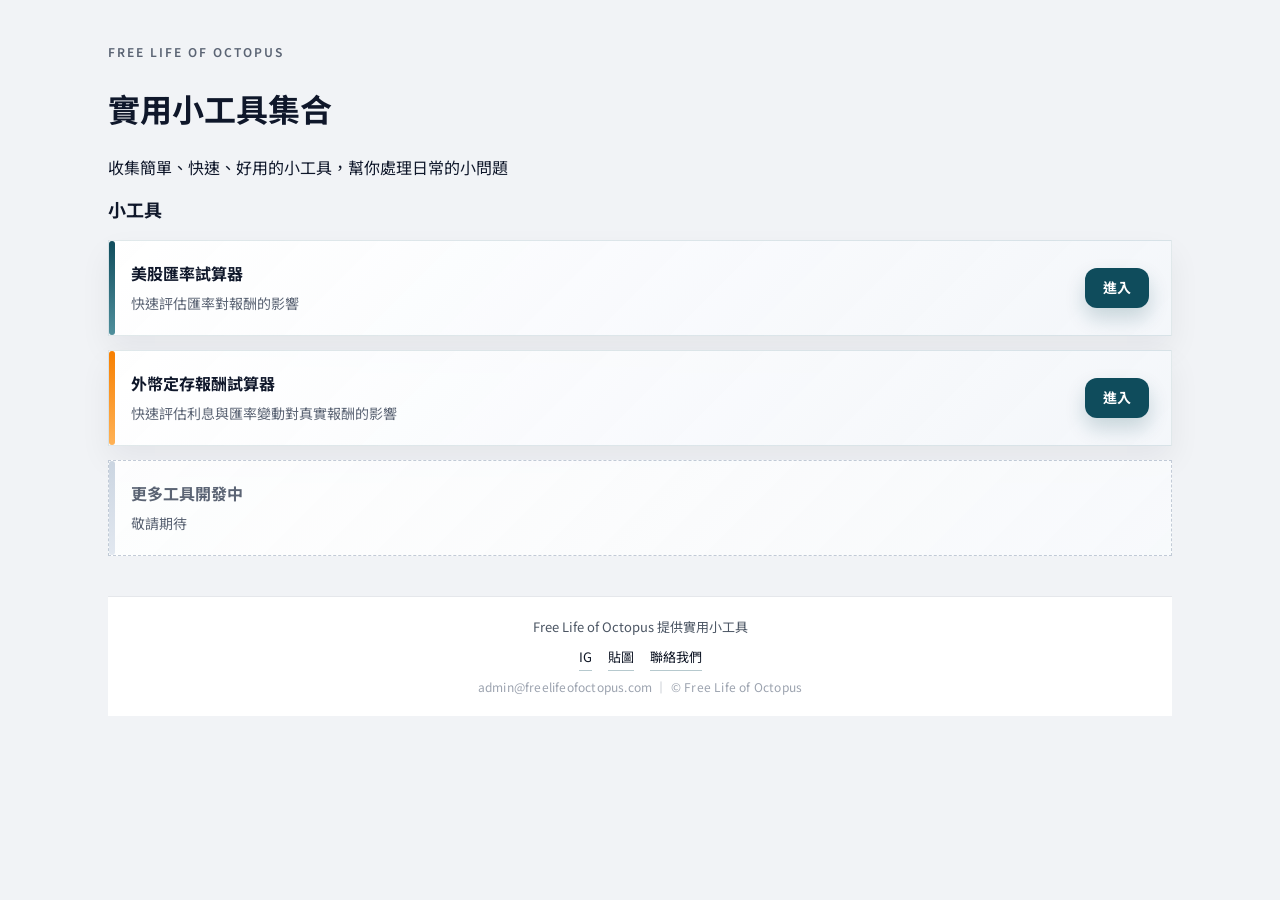
==== commit 3f366f6e: "新增工具2_外幣定存報酬試算器" ====
--- a/index.html
+++ b/index.html
@@ -1,13 +1,12 @@
-<!DOCTYPE html>
+﻿<!DOCTYPE html>
 <html lang="zh-Hant">
-
 <head>
   <meta charset="UTF-8" />
   <meta name="viewport" content="width=device-width, initial-scale=1.0">
 
   <title>freelifeofoctopus｜實用小工具集合</title>
-  <meta name="description" content="freelifeofoctopus 提供簡單實用的小工具，幫你快速解決日常問題，包含美股匯率試算器等工具。">
-  <meta name="keywords" content="freelifeofoctopus, 小工具, 線上工具, 美股匯率試算器, 匯率試算, 實用工具">
+  <meta name="description" content="freelifeofoctopus 提供簡單實用的小工具，幫你快速解決日常問題，包含美股匯率試算器與外幣定存報酬試算器。">
+  <meta name="keywords" content="freelifeofoctopus, 小工具, 線上工具, 美股匯率試算器, 外幣定存報酬試算器, 匯率試算, 實用工具">
   <meta name="author" content="Free Life of Octopus">
   <meta name="robots" content="index, follow">
 
@@ -19,12 +18,12 @@
   <meta property="og:url" content="https://freelifeofoctopus.com/">
   <meta property="og:site_name" content="Free Life of Octopus">
   <meta property="og:locale" content="zh_TW">
-  <meta property="og:image" content="https://freelifeofoctopus.com/usdstocktool/og-image.png">
+  <meta property="og:image" content="https://freelifeofoctopus.com/usdstocktool/assets/images/og-image.png">
 
   <meta name="twitter:card" content="summary_large_image">
   <meta name="twitter:title" content="freelifeofoctopus｜實用小工具集合">
-  <meta name="twitter:description" content="收集各種簡單實用的小工具，包含美股匯率試算器等。">
-  <meta name="twitter:image" content="https://freelifeofoctopus.com/usdstocktool/og-image.png">
+  <meta name="twitter:description" content="收集各種簡單實用的小工具，包含美股匯率試算器與外幣定存報酬試算器。">
+  <meta name="twitter:image" content="https://freelifeofoctopus.com/usdstocktool/assets/images/og-image.png">
 
   <link rel="preconnect" href="https://fonts.googleapis.com">
   <link rel="preconnect" href="https://fonts.gstatic.com" crossorigin>
@@ -33,7 +32,7 @@
     rel="stylesheet">
 
   <link rel="stylesheet" href="./assets/css/common.css" />
-  <link rel="icon" href="./favicon.ico">
+  <link rel="icon" href="./usdstocktool/assets/images/favicon.ico">
 </head>
 
 <body>
@@ -61,6 +60,16 @@
             <a class="button" href="usdstocktool/index.html">進入</a>
           </div>
 
+          <div class="card tool-card">
+            <div class="tool-card__body">
+              <div class="tool-card__title">外幣定存報酬試算器</div>
+              <p class="muted tool-card__desc tool-card__desc--tight">
+                快速評估利息與匯率變動對真實報酬的影響
+              </p>
+            </div>
+            <a class="button" href="forex-deposit-tool/index.html">進入</a>
+          </div>
+
           <div class="card tool-card tool-card--disabled">
             <div class="tool-card__body">
               <div class="tool-card__title">更多工具開發中</div>
@@ -71,12 +80,10 @@
           </div>
         </div>
       </section>
-
     </main>
 
     <footer class="site-footer">
       <div class="footer-inner">
-
         <p class="footer-text">
           Free Life of Octopus 提供實用小工具
         </p>
@@ -93,11 +100,8 @@
         <p class="footer-meta">
           admin@freelifeofoctopus.com ｜ © Free Life of Octopus
         </p>
-
       </div>
     </footer>
-
   </div>
 </body>
-
-</html>+</html>
--- a/assets/css/common.css
+++ b/assets/css/common.css
@@ -1,6 +1,6 @@
-/* =========================================================
+﻿/* ==========================
    Design Tokens
-========================================================= */
+============================= */
 :root {
     --bg: #f1f3f6;
     --bg-accent: #e8eef5;
@@ -13,17 +13,11 @@
     --accent: #f77f00;
     --shadow: 0 18px 40px rgba(15, 23, 42, 0.08);
     --radius: 18px;
-
-    --status-red: #e74c3c;
-    --status-yellow: #f1c40f;
-    --status-green: #2ecc71;
-    --status-neutral: #cbd5e1;
-    --status-ring: rgba(15, 23, 42, 0.08);
-}
-
-/* =========================================================
+}
+
+/* ==========================
    Reset / Base
-========================================================= */
+============================= */
 * {
     box-sizing: border-box;
 }
@@ -41,9 +35,9 @@
     line-height: 1.6;
 }
 
-/* =========================================================
+/* ==========================
    Typography
-========================================================= */
+============================= */
 h3 {
     margin: 0 0 12px;
     font-size: 18px;
@@ -85,34 +79,16 @@
     font-size: 14px;
 }
 
-.muted-555 {
-    color: #556070;
-    font-size: 14px;
-}
-
-/* =========================================================
+/* ==========================
    Utilities
-========================================================= */
+============================= */
 .hidden {
     display: none !important;
 }
 
-.flex-center {
-    display: flex;
-    align-items: center;
-    gap: 10px;
-}
-
-.title-inline {
-    margin: 0;
-    line-height: 1;
-    display: flex;
-    align-items: center;
-}
-
-/* =========================================================
+/* ==========================
    Layout
-========================================================= */
+============================= */
 .page {
     max-width: 1100px;
     margin: 0 auto;
@@ -145,125 +121,9 @@
     gap: 8px;
 }
 
-.content-grid {
-    display: grid;
-    grid-template-columns: minmax(0, 1fr) minmax(0, 1fr);
-    grid-template-areas:
-        "rate result"
-        "mode guide";
-    gap: 22px;
-    margin-top: 30px;
-    align-items: stretch;
-}
-
-.card-rate {
-    grid-area: rate;
-}
-
-.card-result {
-    grid-area: result;
-}
-
-.card-mode {
-    grid-area: mode;
-}
-
-.card-guide {
-    grid-area: guide;
-}
-
-/* =========================================================
-   Components - Card / Panel / Tag
-========================================================= */
-.card {
-    background: var(--card);
-    border-radius: var(--radius);
-    border: 1px solid var(--line);
-    padding: 18px 20px;
-    box-shadow: var(--shadow);
-    animation: rise 0.5s ease both;
-    height: 100%;
-}
-
-.card.highlight {
-    border: 1px solid rgba(15, 76, 92, 0.25);
-    background: linear-gradient(180deg, #ffffff 0%, #f9fbfd 100%);
-}
-
-.card-header {
-    cursor: pointer;
-    user-select: none;
-    display: flex;
-    align-items: center;
-    gap: 8px;
-    transition: opacity 0.2s ease;
-}
-
-.card-header:hover {
-    opacity: 0.7;
-}
-
-.card-content {
-    max-height: 1000px;
-    overflow: hidden;
-    transition: max-height 0.3s ease, opacity 0.3s ease;
-    opacity: 1;
-}
-
-.card.collapsed .card-content {
-    max-height: 0;
-    opacity: 0;
-}
-
-.collapse-icon {
-    display: inline-block;
-    font-size: 18px;
-    font-weight: bold;
-    transition: transform 0.3s ease;
-    line-height: 1;
-}
-
-.card.collapsed .collapse-icon {
-    transform: rotate(-90deg);
-}
-
-.hero-panel {
-    background: #0f4c5c;
-    color: #f8fafc;
-    border-radius: 20px;
-    padding: 20px 22px;
-    box-shadow: inset 0 0 0 1px rgba(255, 255, 255, 0.08);
-}
-
-.panel-title {
-    font-size: 15px;
-    font-weight: 700;
-    margin-bottom: 12px;
-    letter-spacing: 0.3px;
-}
-
-.tag {
-    padding: 6px 12px;
-    border-radius: 999px;
-    background: rgba(15, 76, 92, 0.08);
-    color: var(--primary);
-    font-size: 13px;
-    font-weight: 600;
-}
-
-.checklist {
-    margin: 0;
-    padding-left: 18px;
-}
-
-.checklist li {
-    margin: 8px 0;
-    color: #f8fafc;
-}
-
-/* =========================================================
+/* ==========================
    Components - Form
-========================================================= */
+============================= */
 .field {
     display: grid;
     gap: 6px;
@@ -274,12 +134,6 @@
     font-weight: 600;
     font-size: 14px;
     color: #3a475a;
-}
-
-.field-group {
-    margin-top: 12px;
-    display: grid;
-    gap: 6px;
 }
 
 input[type="number"],
@@ -301,15 +155,9 @@
     box-shadow: 0 0 0 3px rgba(15, 76, 92, 0.12);
 }
 
-.hint {
-    margin-top: 6px;
-    font-size: 13px;
-    color: var(--muted);
-}
-
-/* =========================================================
+/* ==========================
    Components - Button
-========================================================= */
+============================= */
 .btn-row {
     display: flex;
     gap: 10px;
@@ -361,74 +209,9 @@
     background: rgba(15, 76, 92, 0.08);
 }
 
-/* =========================================================
-   Components - Result / Status
-========================================================= */
-#result {
-    margin-top: 12px;
-    padding: 14px 16px;
-    border: 1px dashed rgba(15, 76, 92, 0.3);
-    background: #f8fafc;
-    border-radius: 14px;
-    white-space: pre-wrap;
-    word-break: break-word;
-    min-height: 90px;
-    font-family: "Sora", "Noto Sans TC", sans-serif;
-    font-size: 14px;
-}
-
-.status-list {
-    list-style: none;
-    padding: 0;
-    margin: 8px 0 0;
-    color: #3a475a;
-}
-
-.status-list li {
-    display: flex;
-    align-items: center;
-    gap: 8px;
-    margin: 8px 0;
-    font-size: 14px;
-}
-
-.status-dot {
-    width: 12px;
-    height: 12px;
-    border-radius: 999px;
-    display: inline-block;
-    background: var(--status-neutral);
-    box-sizing: border-box;
-    border: 2px solid var(--status-ring);
-}
-
-.status-dot--lg {
-    width: 14px;
-    height: 14px;
-    border-width: 3px;
-}
-
-.status-dot--sm {
-    width: 10px;
-    height: 10px;
-    border-width: 2px;
-}
-
-.status-dot.is-red {
-    background: var(--status-red);
-}
-
-.status-dot.is-yellow {
-    background: var(--status-yellow);
-}
-
-.status-dot.is-green {
-    background: var(--status-green);
-}
-
-/* =========================================================
+/* ==========================
    Components - Footer
-========================================================= */
+============================= */
 .site-footer {
     margin-top: 40px;
     padding: 20px 16px;
@@ -475,19 +258,47 @@
     letter-spacing: 0.2px;
 }
 
-/* =========================================================
+/* ==========================
    Feature - Tool Card
-========================================================= */
+============================= */
 .tool-card {
     display: flex;
     justify-content: space-between;
     align-items: center;
-    gap: 16px;
+    gap: 18px;
+    position: relative;
+    overflow: hidden;
+    padding: 20px 22px;
+    border: 1px solid rgba(15, 76, 92, 0.12);
+    background:
+        linear-gradient(135deg, rgba(255, 255, 255, 0.98) 0%, rgba(244, 247, 251, 0.92) 100%);
+    box-shadow: 0 14px 30px rgba(15, 23, 42, 0.06);
+    transition: transform 0.2s ease, box-shadow 0.2s ease, border-color 0.2s ease;
+}
+
+.tool-card::before {
+    content: "";
+    position: absolute;
+    inset: 0 auto 0 0;
+    width: 6px;
+    border-radius: 999px;
+    background: linear-gradient(180deg, #0f4c5c 0%, #4f8f9c 100%);
+}
+
+.tool-list > .tool-card:nth-child(2)::before {
+    background: linear-gradient(180deg, #f77f00 0%, #ffb256 100%);
+}
+
+.tool-card:hover {
+    transform: translateY(-2px);
+    box-shadow: 0 18px 34px rgba(15, 23, 42, 0.09);
+    border-color: rgba(15, 76, 92, 0.24);
 }
 
 .tool-card__title {
     font-weight: 700;
     font-size: 16px;
+    margin-bottom: 2px;
 }
 
 .tool-card__desc {
@@ -495,21 +306,31 @@
 }
 
 .tool-card--disabled {
-    opacity: 0.6;
+    border-style: dashed;
+    border-color: rgba(148, 163, 184, 0.55);
+    background:
+        linear-gradient(135deg, rgba(255, 255, 255, 0.88) 0%, rgba(248, 250, 252, 0.96) 100%);
+    box-shadow: none;
 }
 
 .tool-card--disabled .tool-card__title {
     color: var(--muted);
+}
+
+.tool-card--disabled::before {
+    background: linear-gradient(180deg, #cbd5e1 0%, #e2e8f0 100%);
 }
 
 .tool-card--disabled:hover {
     transform: none;
     cursor: default;
-}
-
-/* =========================================================
+    border-color: rgba(148, 163, 184, 0.55);
+    box-shadow: none;
+}
+
+/* ==========================
    Feature - Home
-========================================================= */
+============================= */
 .home-section + .home-section {
     margin-top: 22px;
 }
@@ -528,9 +349,9 @@
     margin: 6px 0 0;
 }
 
-/* =========================================================
+/* ==========================
    Animation
-========================================================= */
+============================= */
 @keyframes rise {
     from {
         transform: translateY(12px);
@@ -542,23 +363,14 @@
     }
 }
 
-/* =========================================================
+/* ==========================
    Responsive
-========================================================= */
+============================= */
 @media (max-width: 960px) {
     .hero {
         grid-template-columns: 1fr;
     }
 
-    .content-grid {
-        grid-template-columns: 1fr;
-        grid-template-areas:
-            "rate"
-            "mode"
-            "result"
-            "guide";
-    }
-
     .tool-card {
         align-items: flex-start;
     }
@@ -595,4 +407,5 @@
         flex-direction: column;
         align-items: stretch;
     }
-}+}
+
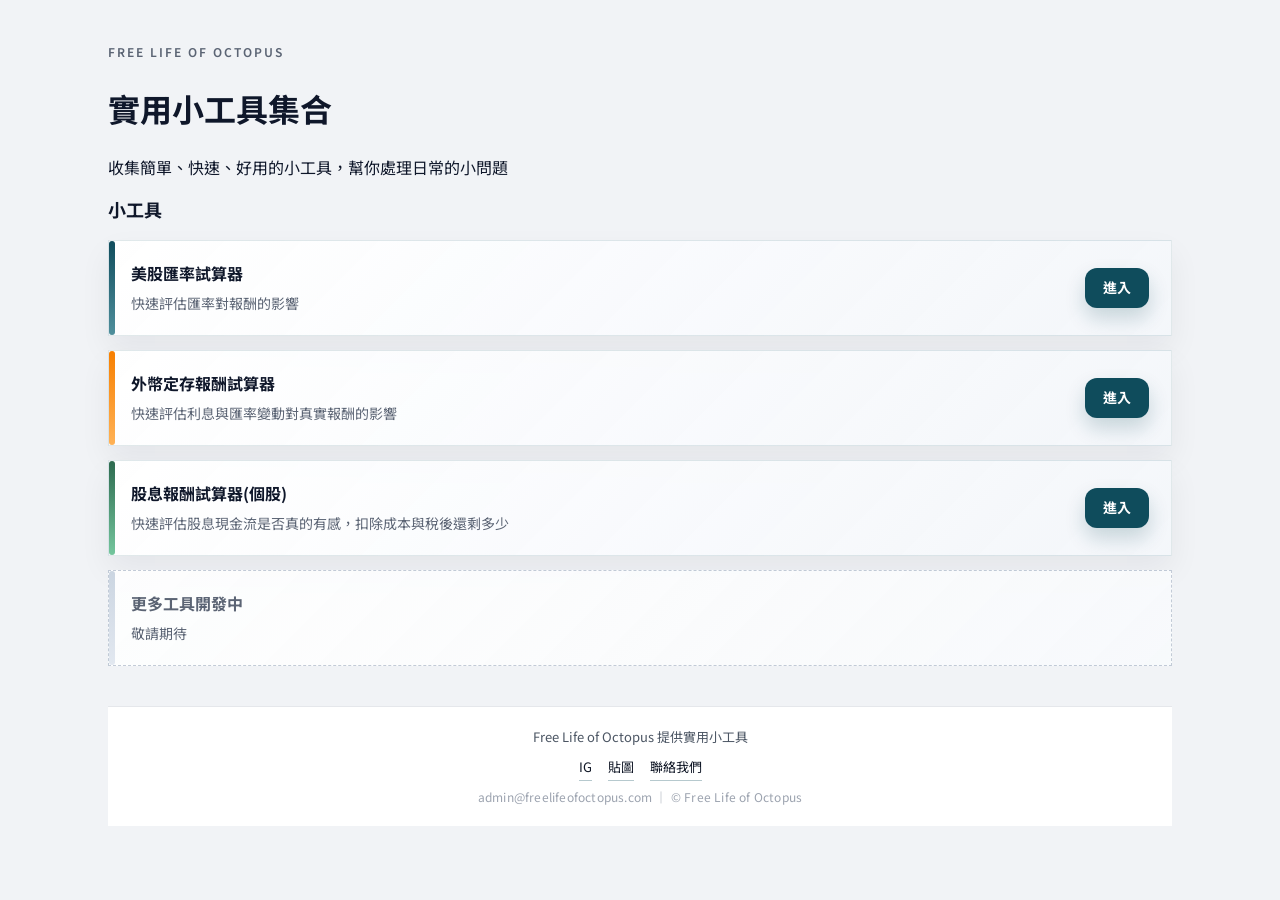
==== commit 17749813: "新增工具3_股息報酬試算器(個股)" ====
--- a/index.html
+++ b/index.html
@@ -5,8 +5,8 @@
   <meta name="viewport" content="width=device-width, initial-scale=1.0">
 
   <title>freelifeofoctopus｜實用小工具集合</title>
-  <meta name="description" content="freelifeofoctopus 提供簡單實用的小工具，幫你快速解決日常問題，包含美股匯率試算器與外幣定存報酬試算器。">
-  <meta name="keywords" content="freelifeofoctopus, 小工具, 線上工具, 美股匯率試算器, 外幣定存報酬試算器, 匯率試算, 實用工具">
+  <meta name="description" content="freelifeofoctopus 提供簡單實用的小工具，幫你快速解決日常問題，包含美股匯率試算器、外幣定存報酬試算器與股息報酬試算器(個股)">
+  <meta name="keywords" content="freelifeofoctopus, 小工具, 線上工具, 美股匯率試算器, 外幣定存報酬試算器, 股息報酬試算器(個股), 匯率試算, 配息試算, 實用工具">
   <meta name="author" content="Free Life of Octopus">
   <meta name="robots" content="index, follow">
 
@@ -14,7 +14,7 @@
 
   <meta property="og:type" content="website">
   <meta property="og:title" content="freelifeofoctopus｜實用小工具集合">
-  <meta property="og:description" content="收集各種簡單實用的小工具，幫助你快速完成查詢、試算與判斷。">
+  <meta property="og:description" content="收集各種簡單實用的小工具，幫助你快速完成查詢、試算與判斷">
   <meta property="og:url" content="https://freelifeofoctopus.com/">
   <meta property="og:site_name" content="Free Life of Octopus">
   <meta property="og:locale" content="zh_TW">
@@ -22,7 +22,7 @@
 
   <meta name="twitter:card" content="summary_large_image">
   <meta name="twitter:title" content="freelifeofoctopus｜實用小工具集合">
-  <meta name="twitter:description" content="收集各種簡單實用的小工具，包含美股匯率試算器與外幣定存報酬試算器。">
+  <meta name="twitter:description" content="收集各種簡單實用的小工具，包含美股匯率試算器、外幣定存報酬試算器與股息報酬試算器(個股)">
   <meta name="twitter:image" content="https://freelifeofoctopus.com/usdstocktool/assets/images/og-image.png">
 
   <link rel="preconnect" href="https://fonts.googleapis.com">
@@ -70,6 +70,16 @@
             <a class="button" href="forex-deposit-tool/index.html">進入</a>
           </div>
 
+          <div class="card tool-card">
+            <div class="tool-card__body">
+              <div class="tool-card__title">股息報酬試算器(個股)</div>
+              <p class="muted tool-card__desc tool-card__desc--tight">
+                快速評估股息現金流是否真的有感，扣除成本與稅後還剩多少
+              </p>
+            </div>
+            <a class="button" href="dividend-return-calculator/index.html">進入</a>
+          </div>
+
           <div class="card tool-card tool-card--disabled">
             <div class="tool-card__body">
               <div class="tool-card__title">更多工具開發中</div>
--- a/assets/css/common.css
+++ b/assets/css/common.css
@@ -86,6 +86,45 @@
     display: none !important;
 }
 
+/* ==========================
+   Components - Navigation
+============================= */
+.page-nav {
+    margin-bottom: 14px;
+}
+
+.breadcrumb {
+    display: inline-flex;
+    align-items: center;
+    gap: 8px;
+    padding: 8px 12px;
+    border-radius: 999px;
+    border: 1px solid rgba(15, 76, 92, 0.12);
+    background: rgba(255, 255, 255, 0.8);
+    box-shadow: 0 8px 18px rgba(15, 23, 42, 0.04);
+    color: var(--muted);
+    font-size: 14px;
+}
+
+.breadcrumb__link {
+    color: var(--primary);
+    font-weight: 700;
+    text-decoration: none;
+    border-bottom: none;
+}
+
+.breadcrumb__link:hover {
+    text-decoration: underline;
+}
+
+.breadcrumb__sep {
+    color: #94a3b8;
+}
+
+.breadcrumb__current {
+    color: var(--text);
+    font-weight: 600;
+}
 /* ==========================
    Layout
 ============================= */
@@ -289,6 +328,10 @@
     background: linear-gradient(180deg, #f77f00 0%, #ffb256 100%);
 }
 
+.tool-list > .tool-card:nth-child(3)::before {
+    background: linear-gradient(180deg, #2d6a4f 0%, #74c69d 100%);
+}
+
 .tool-card:hover {
     transform: translateY(-2px);
     box-shadow: 0 18px 34px rgba(15, 23, 42, 0.09);
@@ -409,3 +452,4 @@
     }
 }
 
+
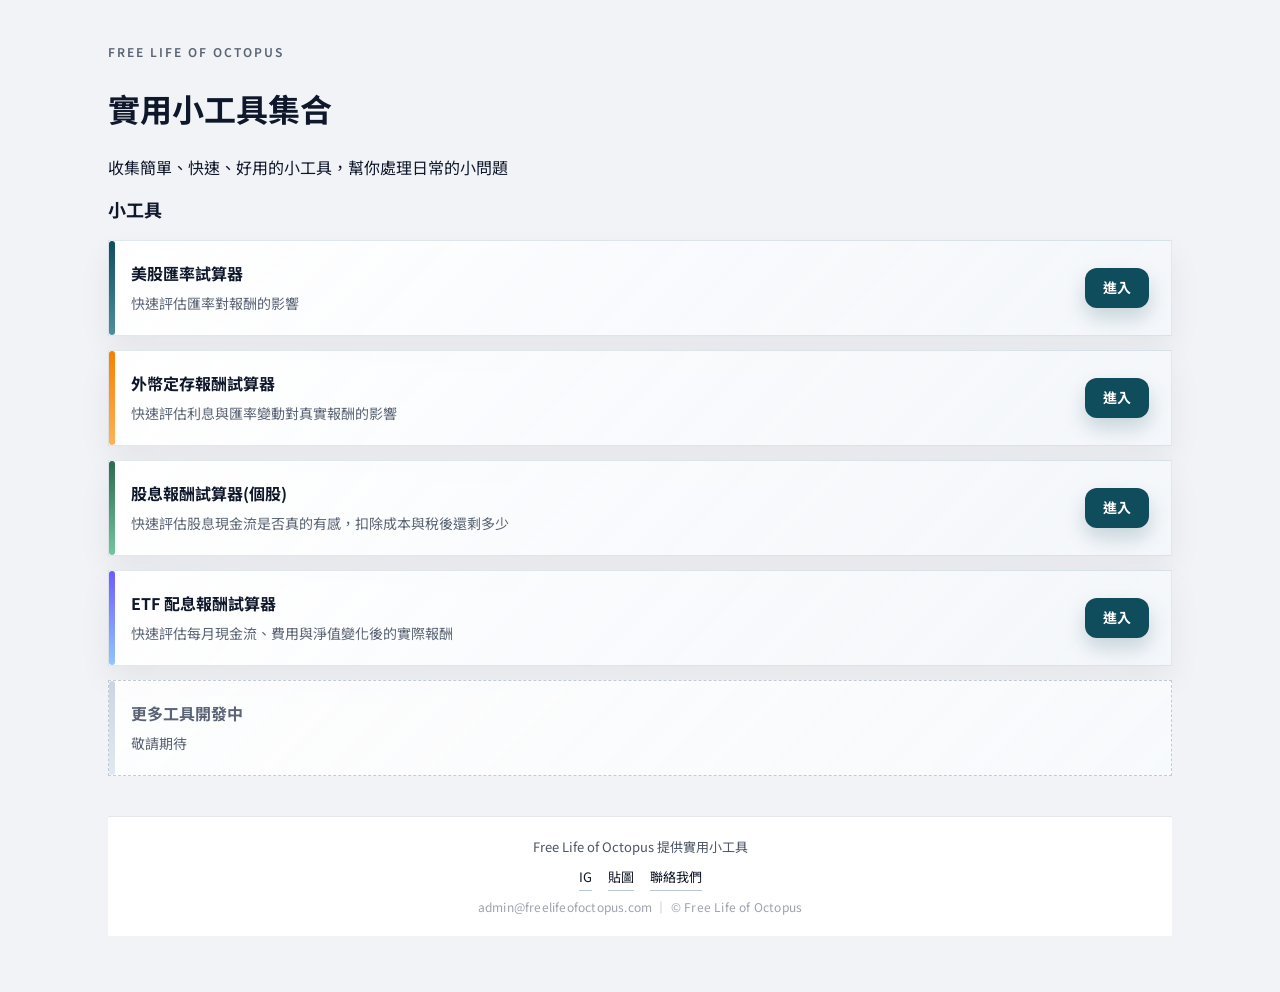
==== commit ec35d5fe: "新增工具4_股息報酬試算器(ETF)" ====
--- a/index.html
+++ b/index.html
@@ -5,8 +5,8 @@
   <meta name="viewport" content="width=device-width, initial-scale=1.0">
 
   <title>freelifeofoctopus｜實用小工具集合</title>
-  <meta name="description" content="freelifeofoctopus 提供簡單實用的小工具，幫你快速解決日常問題，包含美股匯率試算器、外幣定存報酬試算器與股息報酬試算器(個股)">
-  <meta name="keywords" content="freelifeofoctopus, 小工具, 線上工具, 美股匯率試算器, 外幣定存報酬試算器, 股息報酬試算器(個股), 匯率試算, 配息試算, 實用工具">
+  <meta name="description" content="freelifeofoctopus 提供簡單實用的小工具，幫你快速解決日常問題，包含美股匯率試算器、外幣定存報酬試算器、股息報酬試算器與 ETF 配息報酬試算器">
+  <meta name="keywords" content="freelifeofoctopus, 小工具, 線上工具, 美股匯率試算器, 外幣定存報酬試算器, 股息報酬試算器, ETF配息報酬試算器, 匯率試算, 配息試算, 實用工具">
   <meta name="author" content="Free Life of Octopus">
   <meta name="robots" content="index, follow">
 
@@ -22,7 +22,7 @@
 
   <meta name="twitter:card" content="summary_large_image">
   <meta name="twitter:title" content="freelifeofoctopus｜實用小工具集合">
-  <meta name="twitter:description" content="收集各種簡單實用的小工具，包含美股匯率試算器、外幣定存報酬試算器與股息報酬試算器(個股)">
+  <meta name="twitter:description" content="收集各種簡單實用的小工具，包含美股匯率試算器、外幣定存報酬試算器、股息報酬試算器與 ETF 配息報酬試算器">
   <meta name="twitter:image" content="https://freelifeofoctopus.com/usdstocktool/assets/images/og-image.png">
 
   <link rel="preconnect" href="https://fonts.googleapis.com">
@@ -80,6 +80,16 @@
             <a class="button" href="dividend-return-calculator/index.html">進入</a>
           </div>
 
+          <div class="card tool-card">
+            <div class="tool-card__body">
+              <div class="tool-card__title">ETF 配息報酬試算器</div>
+              <p class="muted tool-card__desc tool-card__desc--tight">
+                快速評估每月現金流、費用與淨值變化後的實際報酬
+              </p>
+            </div>
+            <a class="button" href="etf-dividend-return-calculator/index.html">進入</a>
+          </div>
+
           <div class="card tool-card tool-card--disabled">
             <div class="tool-card__body">
               <div class="tool-card__title">更多工具開發中</div>
--- a/assets/css/common.css
+++ b/assets/css/common.css
@@ -332,6 +332,10 @@
     background: linear-gradient(180deg, #2d6a4f 0%, #74c69d 100%);
 }
 
+.tool-list > .tool-card:nth-child(4)::before {
+    background: linear-gradient(180deg, #6d5dfc 0%, #93c5fd 100%);
+}
+
 .tool-card:hover {
     transform: translateY(-2px);
     box-shadow: 0 18px 34px rgba(15, 23, 42, 0.09);
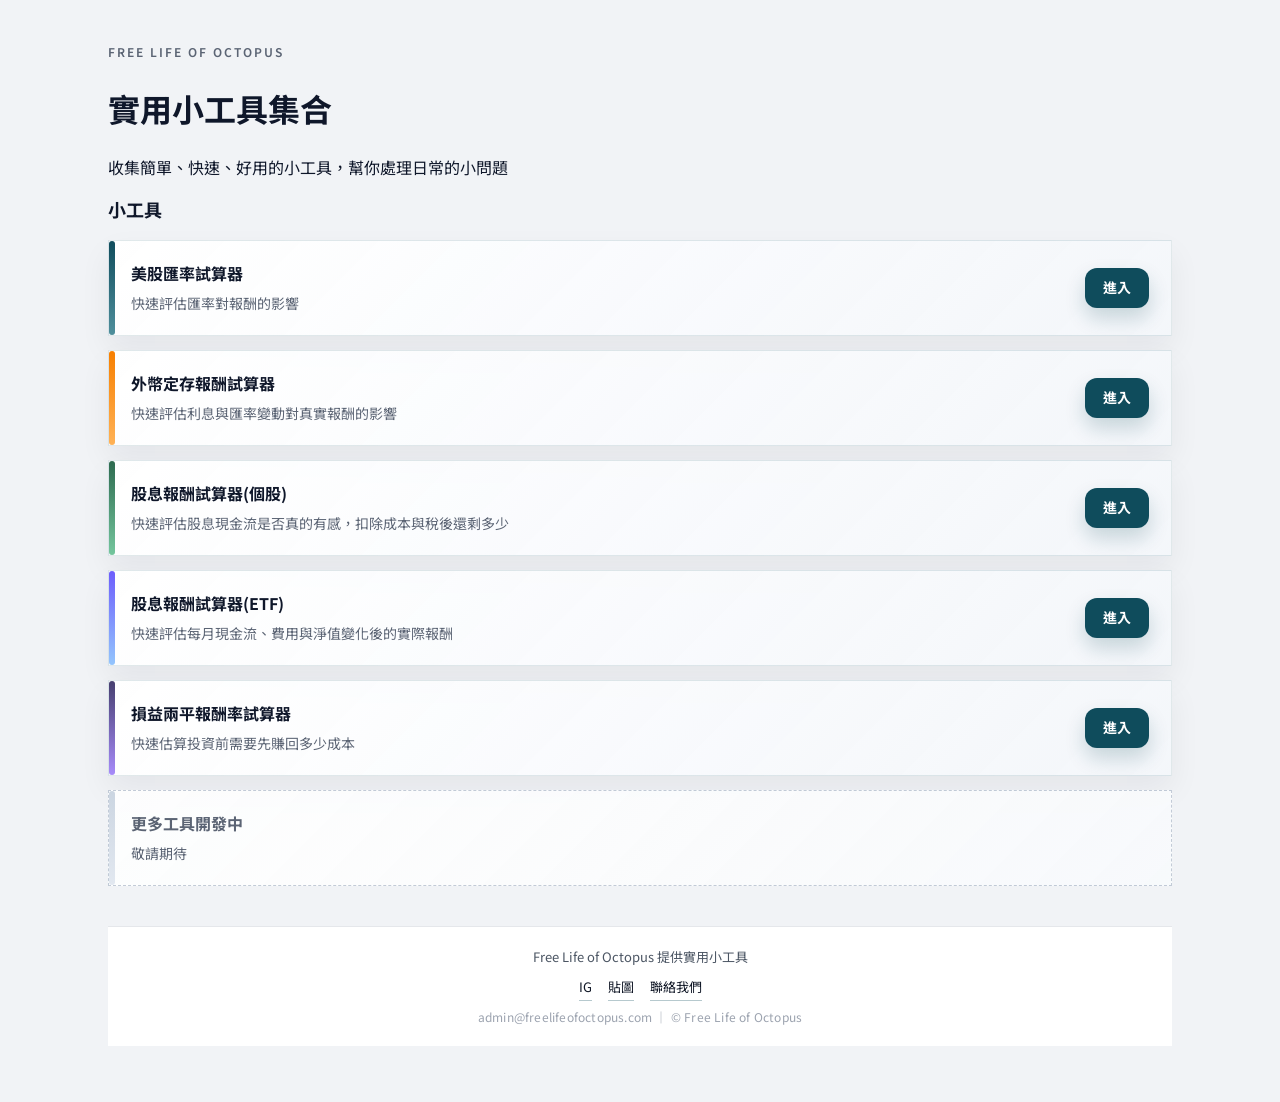
==== commit f73db841: "新增工具5_損益兩平報酬率試算器" ====
--- a/index.html
+++ b/index.html
@@ -5,8 +5,8 @@
   <meta name="viewport" content="width=device-width, initial-scale=1.0">
 
   <title>freelifeofoctopus｜實用小工具集合</title>
-  <meta name="description" content="freelifeofoctopus 提供簡單實用的小工具，幫你快速解決日常問題，包含美股匯率試算器、外幣定存報酬試算器、股息報酬試算器與 ETF 配息報酬試算器">
-  <meta name="keywords" content="freelifeofoctopus, 小工具, 線上工具, 美股匯率試算器, 外幣定存報酬試算器, 股息報酬試算器, ETF配息報酬試算器, 匯率試算, 配息試算, 實用工具">
+  <meta name="description" content="freelifeofoctopus 提供簡單實用的小工具，幫你快速解決日常問題，包含美股匯率試算器、外幣定存報酬試算器、股息報酬試算器、ETF 配息報酬試算器與損益兩平報酬率試算器">
+  <meta name="keywords" content="freelifeofoctopus, 小工具, 線上工具, 美股匯率試算器, 外幣定存報酬試算器, 股息報酬試算器, ETF配息報酬試算器, 損益兩平報酬率試算器, 匯率試算, 配息試算, 實用工具">
   <meta name="author" content="Free Life of Octopus">
   <meta name="robots" content="index, follow">
 
@@ -22,7 +22,7 @@
 
   <meta name="twitter:card" content="summary_large_image">
   <meta name="twitter:title" content="freelifeofoctopus｜實用小工具集合">
-  <meta name="twitter:description" content="收集各種簡單實用的小工具，包含美股匯率試算器、外幣定存報酬試算器、股息報酬試算器與 ETF 配息報酬試算器">
+  <meta name="twitter:description" content="收集各種簡單實用的小工具，包含美股匯率試算器、外幣定存報酬試算器、股息報酬試算器、ETF 配息報酬試算器與損益兩平報酬率試算器">
   <meta name="twitter:image" content="https://freelifeofoctopus.com/usdstocktool/assets/images/og-image.png">
 
   <link rel="preconnect" href="https://fonts.googleapis.com">
@@ -82,12 +82,22 @@
 
           <div class="card tool-card">
             <div class="tool-card__body">
-              <div class="tool-card__title">ETF 配息報酬試算器</div>
+              <div class="tool-card__title">股息報酬試算器(ETF)</div>
               <p class="muted tool-card__desc tool-card__desc--tight">
                 快速評估每月現金流、費用與淨值變化後的實際報酬
               </p>
             </div>
             <a class="button" href="etf-dividend-return-calculator/index.html">進入</a>
+          </div>
+
+          <div class="card tool-card">
+            <div class="tool-card__body">
+              <div class="tool-card__title">損益兩平報酬率試算器</div>
+              <p class="muted tool-card__desc tool-card__desc--tight">
+                快速估算投資前需要先賺回多少成本
+              </p>
+            </div>
+            <a class="button" href="break-even-return-calculator/index.html">進入</a>
           </div>
 
           <div class="card tool-card tool-card--disabled">
--- a/assets/css/common.css
+++ b/assets/css/common.css
@@ -336,6 +336,10 @@
     background: linear-gradient(180deg, #6d5dfc 0%, #93c5fd 100%);
 }
 
+.tool-list > .tool-card:nth-child(5)::before {
+    background: linear-gradient(180deg, #463f6f 0%, #a78bfa 100%);
+}
+
 .tool-card:hover {
     transform: translateY(-2px);
     box-shadow: 0 18px 34px rgba(15, 23, 42, 0.09);
